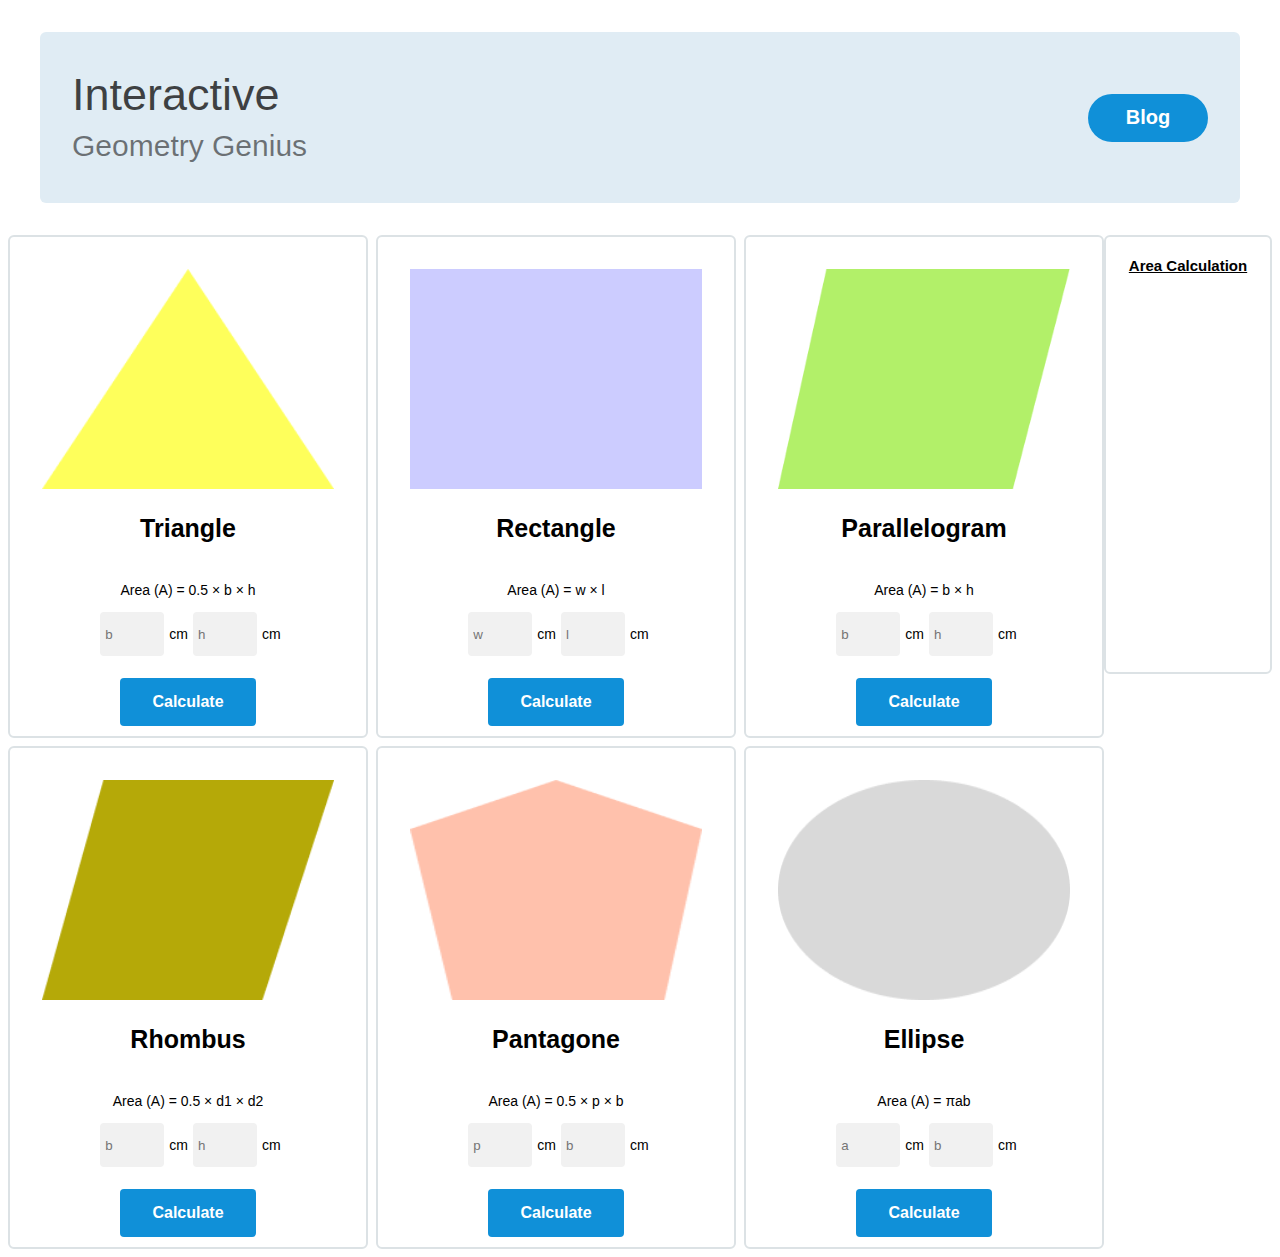
==== index.html @ 3db0aa42 "header container style added" ====
<!doctype html>
<html>
<head>
    <meta charset="UTF-8">
    <title>assignment5</title>
    <meta name="viewport" content="width=device-width, initial-scale=1">
    <meta name="author" content="Supherhero">
    <meta name="keywords" content="programming hero,learn programming">
    <link rel="shortcut icon" href="images/favicon.ico" type="image/vnd.microsoft.icon">
    

    <!--custom css-->
    <link rel="stylesheet" href="css/style.css">
</head>
<body>
    <!-- header section -->
    <section class="header-container">
        <div>
            <h2 class="header-title">Interactive</h2>
            <h4 class="header-subtitle">Geometry Genius</h4>
        </div>
        <button class="blog-btn">Blog</button>
    </section>
    <!-- card section -->
    <section class="card-container">
        <div class="area-equation">
            <h4><u>Area Calculation</u></h4>
        </div>
        <div class="cards">
            <div class="card">
            <img src="images/triangle.png" alt="">
            <h3 class="card-title">Triangle</h3 class="card-title">
            <p class="card-formula">Area (A) = 0.5 × b × h</p>
            <div class="input-container">
                <input size="5"type = 'text' placeholder = 'b'> <p class = 'area-input'>cm  </p>
                <input size="5"type = 'text' placeholder = 'h'> <p class='area-input'>cm</p>
            </div>
            </br>
            <button class="card-btn">Calculate</button>
            </div>
        
            <div class="card">
            <img src="images/rectangle.png" alt="">
            <h3 class="card-title">Rectangle</h3 class="card-title">
            <p class="card-formula">Area (A) = w × l</p>
            <div class="input-container">
                <input size="5"type = 'text' placeholder = 'w'> <p class = 'area-input'>cm</p> 
                <input size="5"type = 'text' placeholder = 'l' > <p class = 'area-input'>cm</p> 
            </div>
            </br>
            <button class="card-btn">Calculate</button>
            </div>
        
            <div class="card">
            <img src="images/parallelogram.png" alt="">
            <h3 class="card-title">Parallelogram</h3 class="card-title">
            <p class="card-formula">Area (A) = b × h</p>
            <div class="input-container">       
            <input size="5"type = 'text' placeholder = 'b'> <p class = 'area-input'>cm</p> 
            <input size="5"type = 'text' placeholder = 'h' > <p class = 'area-input'>cm</p> 
            </div>
            </br>
            <button class="card-btn">Calculate</button>
            </div>
        
            <div class="card">
            <img src="images/rhombus.png" alt="">
            <h3 class="card-title">Rhombus</h3 class="card-title">
            <p class="card-formula">Area (A) = 0.5 × d1 × d2</p>
            <div class="input-container">
                <input size="5"type = 'text' placeholder = 'b'> <p class = 'area-input'>cm</p> 
                <input size="5"type = 'text' placeholder = 'h' > <p class = 'area-input'>cm</p> 
            </div>
            </br>
            <button class="card-btn">Calculate</button>
            </div>
        
            <div class="card">
            <img src="images/pentagon.png" alt="">
            <h3 class="card-title">Pantagone</h3 class="card-title">
            <p class="card-formula">Area (A) = 0.5 × p × b</p>
            <div class="input-container">
                <input size="5"type = 'text' placeholder = 'p'> <p class = 'area-input'>cm</p>
                <input size="5"type = 'text' placeholder = 'b'> <p class='area-input'>cm</p> 
            </div>
            </br>
            <button class="card-btn">Calculate</button>
            </div>
        
            <div class="card">
            <img src="images/ellipse.png" alt="">
            <h3 class="card-title">Ellipse</h3 class="card-title">
            <p class="card-formula">Area (A) = πab</p>
            <div class="input-container">
                <input size="5"type = 'text' placeholder = 'a'> <p class = 'area-input'>cm</p>
                <input size="5"type = 'text' placeholder = 'b' > <p class = 'area-input'>cm</p> 
            </div>
            </br>
            <button class="card-btn">Calculate</button>
            </div>
        
        </div>
    </section>





<!--main js-->
<script src="js/main.js"></script>
</body>
</html>
---- css/style.css ----
/* Header style part */
.header-container{
  display: flex;
  background-color: #e0ecf4;
  justify-content: space-between;
  align-items: center;
  padding-inline: 2rem;
  margin: 2rem;
  border-radius: 6px;
}
.header-title{
  font-size: 45px;
  font-weight: 200;
  text-align: left;
  color: #111111ca;
  font-family: Impact, 'Arial Narrow Bold', sans-serif;
  height: 20px;
}
.header-subtitle{
  font-size: 30px;
  font-weight: lighter;
  text-align: left;
  color: #11111191;
  font-family: 'Franklin Gothic Medium', 'Arial Narrow', Arial, sans-serif;
}
.blog-btn{
  color: white;
  font-size: 20px;
  height: 48px;
  width: 120px;
  font-weight: bold;
  background-color: #1090D8;
  border: none;
  border-radius: 30px;
}

/* Cards style part */
.card-container{
  display: flex;
  flex-direction: row-reverse;
  justify-content: space-evenly;
  align-items:start;
}

.cards {
  display: grid; 
  grid-template-columns: repeat(3, 1fr);  
  grid-auto-rows: auto;  
  grid-gap: .5rem; 
  }

.area-equation{
  font-weight: bold;
  font-size: 15px;
  font-family: "Gill Sans", "Gill Sans MT", Calibri, "Trebuchet MS", sans-serif;
  border: 2px solid #DCE2E5;
  border-radius: 6px;
  width: 292px;
  height: 435px;
  text-align: center;
}

img{
  width: 100%;
  height: 220px;
}
.card {
  border: 2px solid #DCE2E5;
  border-radius: 6px;
  padding: 2rem;
  display: grid;
  width: 292px;
  height: 435px;
  grid-template-rows: 1fr;
  justify-self: center;
  align-items: end;
  justify-items: center;
}

.card-title {
  text-align: center;
  font-size: 25px;
  font-family: "Gill Sans", "Gill Sans MT", Calibri, "Trebuchet MS", sans-serif;
  font-weight: bold;
  color: black;
}

.card-formula {
  text-align: center;
  font-size: 14px;
  font-family: "Lucida Sans", "Lucida Sans Regular", "Lucida Grande",
    "Lucida Sans Unicode", Geneva, Verdana, sans-serif;
  font-weight: lighter;
  color: black;
}

.card-btn {
  background-color: #1090d8;
  border: none;
  border-radius: 4px;
  color: white;
  font-weight: bold;
  padding: 15px 32px;
  text-align: center;
  text-decoration: none;
  display: inline-block;
  font-size: 16px;
  margin: 4px 2px;
}

.input-container{
  display: flex;
  justify-content: center;
}

input {
  background-color: #f1f1f1;
  color: black;
  font-weight: 500;
  border-radius: 4px;
  border: none;
  margin-inline: 5px;
  padding-inline-start: 5px;
}

.area-input {
  text-align: center;
  display: inline-block;
  font-size: 14px;
  font-family: "Lucida Sans", "Lucida Sans Regular", "Lucida Grande",
    "Lucida Sans Unicode", Geneva, Verdana, sans-serif;
  font-weight: lighter;
  color: black;
}
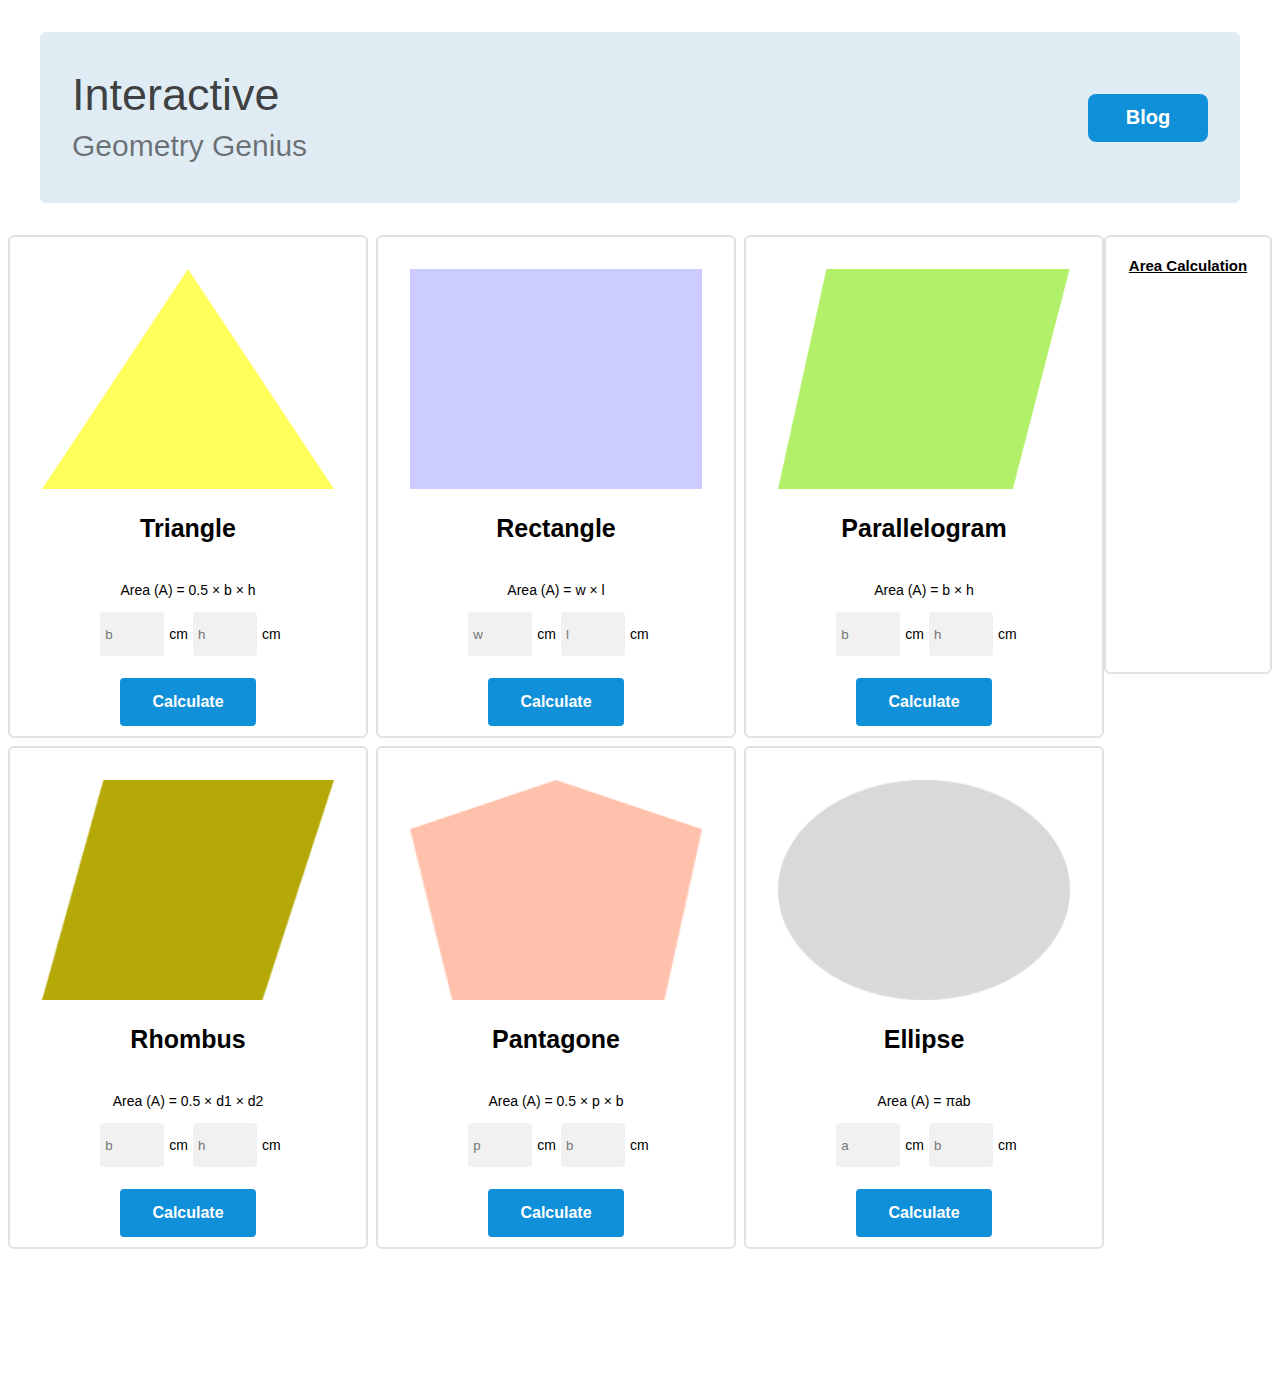
==== commit a6a68a7f: "area calculation class name change" ====
--- a/index.html
+++ b/index.html
@@ -23,7 +23,7 @@
     </section>
     <!-- card section -->
     <section class="card-container">
-        <div class="area-equation">
+        <div class="area-calculation">
             <h4><u>Area Calculation</u></h4>
         </div>
         <div class="cards">
--- a/css/style.css
+++ b/css/style.css
@@ -31,7 +31,7 @@
   font-weight: bold;
   background-color: #1090D8;
   border: none;
-  border-radius: 30px;
+  border-radius: 8px;
 }
 
 /* Cards style part */
@@ -40,6 +40,7 @@
   flex-direction: row-reverse;
   justify-content: space-evenly;
   align-items:start;
+  margin-bottom: 8rem;
 }
 
 .cards {
@@ -49,7 +50,7 @@
   grid-gap: .5rem; 
   }
 
-.area-equation{
+.area-calculation{
   font-weight: bold;
   font-size: 15px;
   font-family: "Gill Sans", "Gill Sans MT", Calibri, "Trebuchet MS", sans-serif;
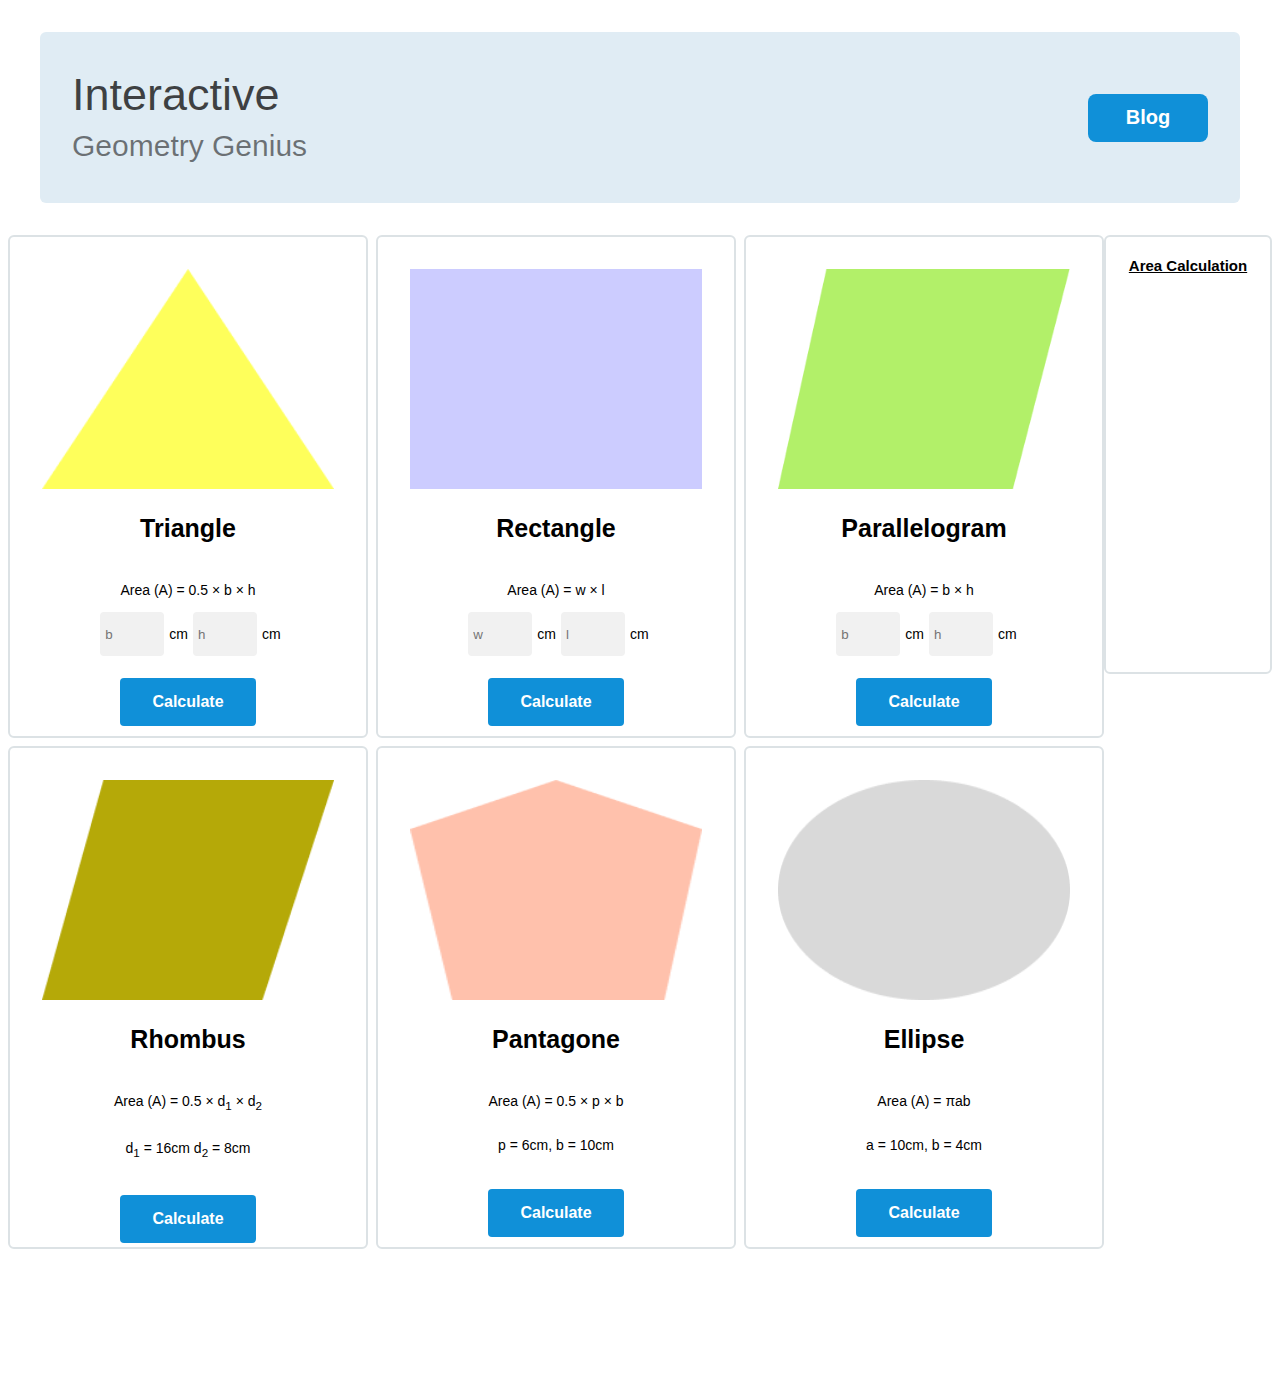
==== commit 7bc57855: "js file added, triangle work processig" ====
--- a/index.html
+++ b/index.html
@@ -32,11 +32,11 @@
             <h3 class="card-title">Triangle</h3 class="card-title">
             <p class="card-formula">Area (A) = 0.5 × b × h</p>
             <div class="input-container">
-                <input size="5"type = 'text' placeholder = 'b'> <p class = 'area-input'>cm  </p>
-                <input size="5"type = 'text' placeholder = 'h'> <p class='area-input'>cm</p>
+                <input id="triangle-first-value" size="5"type = 'text' placeholder = 'b'> <p class = 'area-input'>cm  </p>
+                <input id="triangle-sec-value" size="5"type = 'text' placeholder = 'h'> <p class='area-input'>cm</p>
             </div>
             </br>
-            <button class="card-btn">Calculate</button>
+            <button id="triangle" class="card-btn">Calculate</button>
             </div>
         
             <div class="card">
@@ -66,11 +66,8 @@
             <div class="card">
             <img src="images/rhombus.png" alt="">
             <h3 class="card-title">Rhombus</h3 class="card-title">
-            <p class="card-formula">Area (A) = 0.5 × d1 × d2</p>
-            <div class="input-container">
-                <input size="5"type = 'text' placeholder = 'b'> <p class = 'area-input'>cm</p> 
-                <input size="5"type = 'text' placeholder = 'h' > <p class = 'area-input'>cm</p> 
-            </div>
+            <p class="card-formula">Area (A) = 0.5 × d<sub>1</sub> × d<sub>2</sub></p>
+            <p class="card-formula">d<sub>1</sub> = 16cm d<sub>2</sub> = 8cm</p>
             </br>
             <button class="card-btn">Calculate</button>
             </div>
@@ -79,10 +76,7 @@
             <img src="images/pentagon.png" alt="">
             <h3 class="card-title">Pantagone</h3 class="card-title">
             <p class="card-formula">Area (A) = 0.5 × p × b</p>
-            <div class="input-container">
-                <input size="5"type = 'text' placeholder = 'p'> <p class = 'area-input'>cm</p>
-                <input size="5"type = 'text' placeholder = 'b'> <p class='area-input'>cm</p> 
-            </div>
+            <p class="card-formula">p = 6cm, b = 10cm</p>
             </br>
             <button class="card-btn">Calculate</button>
             </div>
@@ -91,10 +85,7 @@
             <img src="images/ellipse.png" alt="">
             <h3 class="card-title">Ellipse</h3 class="card-title">
             <p class="card-formula">Area (A) = πab</p>
-            <div class="input-container">
-                <input size="5"type = 'text' placeholder = 'a'> <p class = 'area-input'>cm</p>
-                <input size="5"type = 'text' placeholder = 'b' > <p class = 'area-input'>cm</p> 
-            </div>
+            <p class="card-formula">a = 10cm, b = 4cm</p>
             </br>
             <button class="card-btn">Calculate</button>
             </div>
